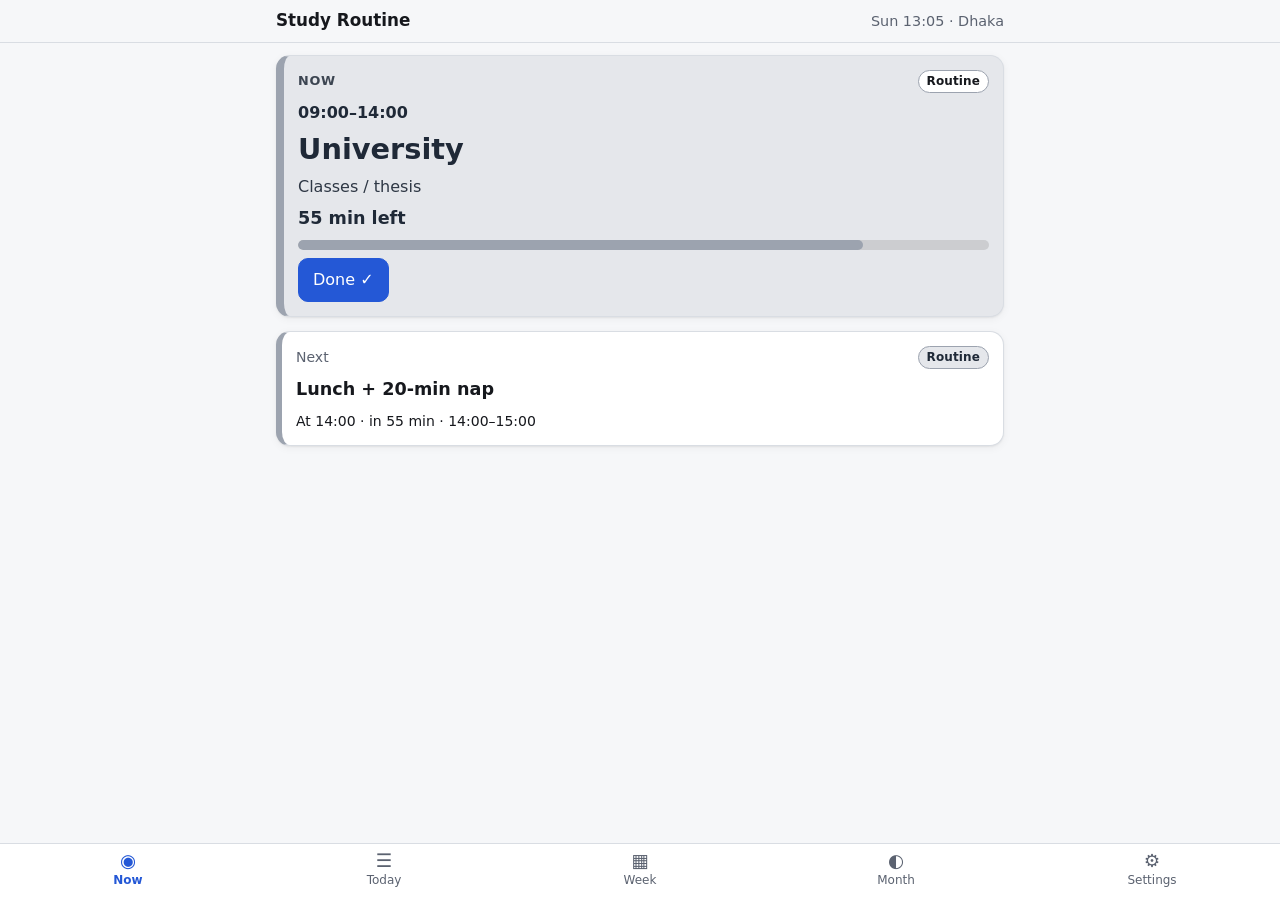
==== index.html @ 7dbdc582 "Add app shell, core logic and Now screen Co-Authored-By: Claude Opus 5.5 <noreply@anthropic.com>" ====
<!doctype html>
<html lang="en">
<head>
  <meta charset="utf-8">
  <meta name="viewport" content="width=device-width, initial-scale=1, viewport-fit=cover">
  <title>Study Routine</title>
  <meta name="description" content="My daily study routine: what to do now, today's timeline, weekly timetable and monthly roadmap topics.">
  <meta name="theme-color" content="#f6f7f9" media="(prefers-color-scheme: light)">
  <meta name="theme-color" content="#14161a" media="(prefers-color-scheme: dark)">
  <link rel="manifest" href="manifest.webmanifest">
  <link rel="icon" href="icons/icon.svg" type="image/svg+xml">
  <link rel="apple-touch-icon" href="icons/apple-touch-icon.png">
  <link rel="stylesheet" href="styles.css">
</head>
<body>
  <header class="topbar">
    <div class="topbar-inner">
      <h1 class="brand">Study Routine</h1>
      <div class="clock" id="clock" aria-live="off"></div>
    </div>
  </header>

  <main id="main">
    <section id="screen-now" class="screen" aria-label="Now"></section>
    <section id="screen-today" class="screen" aria-label="Today" hidden></section>
    <section id="screen-week" class="screen" aria-label="Week" hidden></section>
    <section id="screen-month" class="screen" aria-label="This month" hidden></section>
    <section id="screen-settings" class="screen" aria-label="Settings" hidden></section>
  </main>

  <nav class="tabbar" aria-label="Screens">
    <button type="button" data-screen="now" aria-current="page"><span class="ico" aria-hidden="true">◉</span>Now</button>
    <button type="button" data-screen="today"><span class="ico" aria-hidden="true">☰</span>Today</button>
    <button type="button" data-screen="week"><span class="ico" aria-hidden="true">▦</span>Week</button>
    <button type="button" data-screen="month"><span class="ico" aria-hidden="true">◐</span>Month</button>
    <button type="button" data-screen="settings"><span class="ico" aria-hidden="true">⚙</span>Settings</button>
  </nav>

  <dialog id="editor" aria-labelledby="editor-title">
    <form id="editor-form" method="dialog" novalidate>
      <h2 id="editor-title">Edit block</h2>
      <p class="muted small" id="editor-note"></p>
      <div class="row2">
        <label>Start<input type="time" name="start" required></label>
        <label>End<input type="time" name="end" required></label>
      </div>
      <fieldset class="days">
        <legend>Weekdays</legend>
        <div class="daypicks" id="editor-days"></div>
      </fieldset>
      <label>Lane<select name="lane" id="editor-lane"></select></label>
      <label>Title<input type="text" name="title" required maxlength="120"></label>
      <label>Details<textarea name="details" rows="3" maxlength="500"></textarea></label>
      <label class="check"><input type="checkbox" name="optional"> Optional (doesn't count toward the streak)</label>
      <div class="msg error" id="editor-errors" role="alert"></div>
      <div class="msg warn" id="editor-warn" aria-live="polite"></div>
      <div class="dup" id="editor-dup" hidden>
        <p class="small">Copy this block to:</p>
        <div class="daypicks" id="editor-dup-days"></div>
        <button type="button" class="btn" id="editor-dup-go">Create copy</button>
      </div>
      <div class="actions">
        <button type="submit" class="btn primary" value="save" id="editor-save">Save</button>
        <button type="button" class="btn" id="editor-dup-toggle">Duplicate to other days</button>
        <button type="button" class="btn danger" id="editor-delete">Delete</button>
        <button type="button" class="btn ghost" id="editor-cancel">Cancel</button>
      </div>
    </form>
  </dialog>

  <div class="toast" id="toast" role="status" aria-live="polite"></div>

  <script src="data.js"></script>
  <script src="logic.js"></script>
  <script src="app.js"></script>
</body>
</html>
---- styles.css ----
/* Study Routine — styles. Mobile-first; light/dark follows the system setting. */

:root {
  color-scheme: light dark;
  --bg: #f6f7f9;
  --surface: #ffffff;
  --surface-2: #eef0f3;
  --text: #16181d;
  --muted: #5b6270;
  --border: #d9dde3;
  --accent: #2458d6;
  --accent-text: #ffffff;
  --danger: #b42318;
  --warn-bg: #fff4d6;
  --warn-text: #6b4b00;
  --error-bg: #fde8e7;
  --error-text: #8a1c14;
  --now-ring: #2458d6;
  --heat-0: #e6e8ec;
  --heat-1: #c7dcf7;
  --heat-2: #8fb8ef;
  --heat-3: #4f8fe3;
  --heat-4: #1f5fc4;
  --shadow: 0 1px 2px rgba(0,0,0,.06), 0 2px 8px rgba(0,0,0,.05);

  /* Lanes: background / text / strong edge */
  --ai-bg: #dbeafe; --ai-fg: #1e3a8a; --ai-edge: #3b82f6;
  --cs-bg: #dcfce7; --cs-fg: #14532d; --cs-edge: #22c55e;
  --project-bg: #ffedd5; --project-fg: #7c2d12; --project-edge: #f97316;
  --dsa-bg: #ede9fe; --dsa-fg: #4c1d95; --dsa-edge: #8b5cf6;
  --research-bg: #fce7f3; --research-fg: #831843; --research-edge: #ec4899;
  --kaggle-bg: #ccfbf1; --kaggle-fg: #134e4a; --kaggle-edge: #14b8a6;
  --sd-bg: #e0e7ff; --sd-fg: #312e81; --sd-edge: #6366f1;
  --ielts-bg: #fef9c3; --ielts-fg: #713f12; --ielts-edge: #eab308;
  --routine-bg: #e5e7eb; --routine-fg: #1f2937; --routine-edge: #9ca3af;
}

@media (prefers-color-scheme: dark) {
  :root {
    --bg: #14161a;
    --surface: #1c1f24;
    --surface-2: #252930;
    --text: #e9ebef;
    --muted: #a3aab6;
    --border: #343942;
    --accent: #7aa7ff;
    --accent-text: #0b1530;
    --danger: #ff8a80;
    --warn-bg: #3d3212;
    --warn-text: #ffe29a;
    --error-bg: #43201d;
    --error-text: #ffc2bc;
    --now-ring: #7aa7ff;
    --heat-0: #262a31;
    --heat-1: #1e3a64;
    --heat-2: #28549a;
    --heat-3: #3a74cf;
    --heat-4: #6ea0ff;
    --shadow: 0 1px 2px rgba(0,0,0,.4);

    --ai-bg: #1e3350; --ai-fg: #d3e5ff;
    --cs-bg: #1d3a2a; --cs-fg: #cbf3d8;
    --project-bg: #45301c; --project-fg: #ffdcb8;
    --dsa-bg: #33284f; --dsa-fg: #e4dbff;
    --research-bg: #472437; --research-fg: #ffd5e9;
    --kaggle-bg: #173d3a; --kaggle-fg: #c4f5ed;
    --sd-bg: #282d55; --sd-fg: #dbe0ff;
    --ielts-bg: #423a14; --ielts-fg: #fbf0b3;
    --routine-bg: #2c3036; --routine-fg: #dde1e6;
  }
}

* { box-sizing: border-box; }
html { -webkit-text-size-adjust: 100%; }
body {
  margin: 0;
  background: var(--bg);
  color: var(--text);
  font: 16px/1.45 system-ui, -apple-system, "Segoe UI", Roboto, "Noto Sans", sans-serif;
  padding-bottom: calc(68px + env(safe-area-inset-bottom));
}
[hidden] { display: none !important; }
h1, h2, h3 { line-height: 1.2; margin: 0; }
h2 { font-size: 1.15rem; }
h3 { font-size: 1rem; }
p { margin: 0; }
button, input, select, textarea { font: inherit; color: inherit; }
.muted { color: var(--muted); }
.small { font-size: .875rem; }
.tiny { font-size: .78rem; }

/* ---------- top bar & tab bar */
.topbar {
  position: sticky; top: 0; z-index: 5;
  background: var(--bg);
  border-bottom: 1px solid var(--border);
}
.topbar-inner, main { max-width: 760px; margin: 0 auto; }
.topbar-inner { display: flex; align-items: baseline; justify-content: space-between; gap: 12px; padding: 10px 16px; }
.brand { font-size: 1.05rem; }
.clock { font-variant-numeric: tabular-nums; color: var(--muted); font-size: .9rem; text-align: right; }

main { padding: 12px 16px 24px; }
.screen > * + * { margin-top: 14px; }

.tabbar {
  position: fixed; left: 0; right: 0; bottom: 0; z-index: 10;
  display: grid; grid-template-columns: repeat(5, 1fr);
  background: var(--surface);
  border-top: 1px solid var(--border);
  padding-bottom: env(safe-area-inset-bottom);
}
.tabbar button {
  background: none; border: 0; padding: 8px 2px 10px;
  display: flex; flex-direction: column; align-items: center; gap: 2px;
  font-size: .75rem; color: var(--muted); cursor: pointer; min-height: 56px;
}
.tabbar .ico { font-size: 1.15rem; line-height: 1; }
.tabbar button[aria-current="page"] { color: var(--accent); font-weight: 600; }

/* ---------- cards & buttons */
.card {
  background: var(--surface);
  border: 1px solid var(--border);
  border-radius: 14px;
  padding: 14px;
  box-shadow: var(--shadow);
}
.card > * + * { margin-top: 8px; }
.card-head { display: flex; justify-content: space-between; align-items: center; gap: 8px; flex-wrap: wrap; }

.btn {
  display: inline-flex; align-items: center; justify-content: center; gap: 6px;
  min-height: 44px; padding: 8px 14px;
  border-radius: 10px; border: 1px solid var(--border);
  background: var(--surface-2); cursor: pointer; font-weight: 500;
  text-decoration: none;
}
.btn.primary { background: var(--accent); color: var(--accent-text); border-color: var(--accent); }
.btn.danger { color: var(--danger); }
.btn.ghost { background: transparent; }
.btn.small { min-height: 36px; padding: 4px 10px; font-size: .875rem; }
.btn:focus-visible, .tabbar button:focus-visible, input:focus-visible, select:focus-visible, textarea:focus-visible, .tl-item:focus-visible, .wk-block:focus-visible {
  outline: 3px solid var(--accent); outline-offset: 2px;
}
.btn-row { display: flex; flex-wrap: wrap; gap: 8px; }

/* ---------- lanes */
.lane-chip {
  display: inline-block; padding: 2px 8px; border-radius: 999px;
  font-size: .75rem; font-weight: 600; letter-spacing: .01em;
  background: var(--lane-bg); color: var(--lane-fg);
  border: 1px solid var(--lane-edge);
  white-space: nowrap;
}
.lane-ai { --lane-bg: var(--ai-bg); --lane-fg: var(--ai-fg); --lane-edge: var(--ai-edge); }
.lane-cs { --lane-bg: var(--cs-bg); --lane-fg: var(--cs-fg); --lane-edge: var(--cs-edge); }
.lane-project { --lane-bg: var(--project-bg); --lane-fg: var(--project-fg); --lane-edge: var(--project-edge); }
.lane-dsa { --lane-bg: var(--dsa-bg); --lane-fg: var(--dsa-fg); --lane-edge: var(--dsa-edge); }
.lane-research { --lane-bg: var(--research-bg); --lane-fg: var(--research-fg); --lane-edge: var(--research-edge); }
.lane-kaggle { --lane-bg: var(--kaggle-bg); --lane-fg: var(--kaggle-fg); --lane-edge: var(--kaggle-edge); }
.lane-sd { --lane-bg: var(--sd-bg); --lane-fg: var(--sd-fg); --lane-edge: var(--sd-edge); }
.lane-ielts { --lane-bg: var(--ielts-bg); --lane-fg: var(--ielts-fg); --lane-edge: var(--ielts-edge); }
.lane-routine { --lane-bg: var(--routine-bg); --lane-fg: var(--routine-fg); --lane-edge: var(--routine-edge); }

/* ---------- Now */
.now-card { border-left: 8px solid var(--lane-edge); background: var(--lane-bg); color: var(--lane-fg); }
.now-card .label { font-size: .8rem; text-transform: uppercase; letter-spacing: .06em; font-weight: 700; opacity: .85; }
.now-card .title { font-size: 1.5rem; font-weight: 700; line-height: 1.2; }
.now-card .time { font-variant-numeric: tabular-nums; font-weight: 600; }
.now-card .details { opacity: .92; }
.now-card .topic { font-size: .9rem; border-top: 1px dashed currentColor; padding-top: 8px; opacity: .92; }
.now-card .lane-chip { background: var(--surface); color: var(--text); }
.remaining { font-size: 1.1rem; font-weight: 700; font-variant-numeric: tabular-nums; }
.progress { height: 10px; border-radius: 999px; background: rgba(127,127,127,.25); overflow: hidden; }
.progress > span { display: block; height: 100%; background: var(--lane-edge); border-radius: 999px; }
.next-card { border-left: 6px solid var(--lane-edge); }
.next-card .title { font-weight: 650; font-size: 1.1rem; }
.sleep-card { background: var(--surface-2); }
.sleep-card .title { font-size: 1.4rem; font-weight: 700; }
.done-btn[aria-pressed="true"] { background: var(--surface); color: var(--text); border-color: var(--lane-edge); }

/* ---------- Today timeline */
.seg { display: flex; flex-wrap: wrap; gap: 4px; padding: 4px; background: var(--surface-2); border-radius: 12px; }
.seg button { flex: 1 1 auto; min-height: 40px; border: 0; background: transparent; border-radius: 9px; padding: 6px 10px; cursor: pointer; font-size: .875rem; }
.seg button[aria-pressed="true"] { background: var(--surface); box-shadow: var(--shadow); font-weight: 600; }

.timeline { list-style: none; margin: 0; padding: 0; display: grid; gap: 8px; }
.tl-row { display: flex; align-items: stretch; gap: 8px; }
.tl-check { display: flex; align-items: center; justify-content: center; width: 44px; flex: 0 0 44px; }
.tl-check input { width: 24px; height: 24px; accent-color: var(--accent); cursor: pointer; }
.tl-item {
  flex: 1; min-width: 0; text-align: left; cursor: pointer;
  background: var(--lane-bg); color: var(--lane-fg);
  border: 1px solid transparent; border-left: 6px solid var(--lane-edge);
  border-radius: 10px; padding: 8px 10px;
  display: grid; gap: 2px;
}
.tl-item .top { display: flex; gap: 8px; align-items: center; justify-content: space-between; flex-wrap: wrap; }
.tl-item .time { font-variant-numeric: tabular-nums; font-weight: 600; font-size: .9rem; }
.tl-item .t { font-weight: 600; }
.tl-item .d { font-size: .85rem; opacity: .9; }
.tl-item .lane-chip { background: var(--surface); color: var(--text); }
.tl-row.current .tl-item { border-color: var(--now-ring); box-shadow: 0 0 0 2px var(--now-ring); }
.tl-row.done .tl-item .t { text-decoration: line-through; opacity: .75; }
.tl-row.past:not(.done) .tl-item { opacity: .8; }
.now-tag { font-size: .7rem; font-weight: 700; background: var(--now-ring); color: var(--accent-text); padding: 1px 6px; border-radius: 6px; }

.stats { display: grid; grid-template-columns: repeat(3, 1fr); gap: 8px; text-align: center; }
.stat .n { font-size: 1.5rem; font-weight: 700; font-variant-numeric: tabular-nums; }
.stat .l { font-size: .75rem; color: var(--muted); }

.badges { display: flex; flex-wrap: wrap; gap: 6px; }
.badge {
  display: inline-flex; align-items: center; gap: 4px;
  padding: 4px 10px; border-radius: 999px; font-size: .85rem;
  border: 1px solid var(--border); background: var(--surface-2); color: var(--muted);
}
.badge.ok { background: var(--cs-bg); color: var(--cs-fg); border-color: var(--cs-edge); font-weight: 600; }

.heatmap { display: grid; grid-template-rows: repeat(7, 1fr); grid-auto-flow: column; grid-auto-columns: 1fr; gap: 3px; max-width: 420px; }
.heatmap .cell { aspect-ratio: 1; border-radius: 3px; background: var(--heat-0); }
.heatmap .cell.l1 { background: var(--heat-1); }
.heatmap .cell.l2 { background: var(--heat-2); }
.heatmap .cell.l3 { background: var(--heat-3); }
.heatmap .cell.l4 { background: var(--heat-4); }
.heatmap .cell.future { background: transparent; border: 1px dashed var(--border); }
.heatmap .cell.today { outline: 2px solid var(--text); outline-offset: -1px; }
.legend { display: flex; align-items: center; gap: 4px; }
.legend .cell { width: 12px; height: 12px; border-radius: 3px; display: inline-block; }

.checklist { list-style: none; padding: 0; margin: 0; display: grid; gap: 6px; }
.checklist label { display: flex; gap: 10px; align-items: flex-start; cursor: pointer; padding: 6px 0; }
.checklist input { width: 22px; height: 22px; flex: 0 0 22px; margin-top: 1px; accent-color: var(--accent); }
.checklist .col { font-weight: 700; font-size: .8rem; min-width: 64px; color: var(--muted); padding-top: 2px; }
.checklist .done-text { text-decoration: line-through; opacity: .7; }

/* ---------- Week grid */
.week-wrap { overflow-x: auto; -webkit-overflow-scrolling: touch; border: 1px solid var(--border); border-radius: 12px; background: var(--surface); }
.week { display: grid; grid-template-columns: 44px repeat(7, minmax(86px, 1fr)); min-width: 650px; }
.wk-head { position: sticky; top: 0; background: var(--surface); z-index: 2; text-align: center; font-weight: 700; font-size: .85rem; padding: 6px 0; border-bottom: 1px solid var(--border); }
.wk-head.today { color: var(--accent); }
.wk-axis, .wk-col { position: relative; }
.wk-col { border-left: 1px solid var(--border); }
.wk-col.today { background: color-mix(in srgb, var(--accent) 6%, transparent); }
.wk-hour { position: absolute; left: 0; right: 0; border-top: 1px dashed var(--border); }
.wk-axis .lbl { position: absolute; right: 4px; font-size: .7rem; color: var(--muted); transform: translateY(-50%); font-variant-numeric: tabular-nums; }
.wk-block {
  position: absolute; left: 2px; right: 2px; overflow: hidden;
  background: var(--lane-bg); color: var(--lane-fg);
  border: 1px solid var(--lane-edge); border-left-width: 4px;
  border-radius: 6px; padding: 2px 4px; font-size: .7rem; line-height: 1.2;
  text-align: left; cursor: pointer;
}
.wk-block .wt { font-weight: 700; display: block; }
.wk-block .wl { display: block; opacity: .9; }
.wk-block.optional { border-style: dashed; }
.wk-now { position: absolute; left: 0; right: 0; border-top: 2px solid var(--danger); z-index: 1; pointer-events: none; }

.legend-lanes { display: flex; flex-wrap: wrap; gap: 6px; }

/* ---------- Month */
.month-nav { display: flex; align-items: center; justify-content: space-between; gap: 8px; }
.topic-list { display: grid; gap: 8px; }
.topic { border-left: 6px solid var(--lane-edge); background: var(--lane-bg); color: var(--lane-fg); border-radius: 10px; padding: 8px 10px; }
.topic .lane-chip { background: var(--surface); color: var(--text); }
.topic p { margin-top: 4px; }
.lc-target { font-size: 1.6rem; font-weight: 800; font-variant-numeric: tabular-nums; }

/* ---------- forms / settings */
label { display: grid; gap: 4px; font-size: .9rem; font-weight: 500; }
input[type="text"], input[type="time"], input[type="date"], select, textarea {
  width: 100%; min-height: 44px; padding: 8px 10px;
  border: 1px solid var(--border); border-radius: 10px; background: var(--surface); color: var(--text);
}
textarea { resize: vertical; }
label.check { display: flex; align-items: center; gap: 8px; font-weight: 400; }
label.check input { width: 20px; height: 20px; accent-color: var(--accent); }
.row2 { display: grid; grid-template-columns: 1fr 1fr; gap: 8px; }
fieldset { border: 1px solid var(--border); border-radius: 10px; padding: 8px 10px; margin: 0; }
legend { font-size: .9rem; font-weight: 500; padding: 0 4px; }
.daypicks { display: flex; flex-wrap: wrap; gap: 6px; }
.daypicks label { display: inline-flex; align-items: center; gap: 4px; font-weight: 500; padding: 6px 8px; border: 1px solid var(--border); border-radius: 8px; cursor: pointer; }
.daypicks input { width: 18px; height: 18px; accent-color: var(--accent); }
.class-grid { display: grid; grid-template-columns: auto 1fr 1fr; gap: 6px 8px; align-items: center; }
.class-grid label.check { font-weight: 600; }

.msg { font-size: .875rem; border-radius: 8px; }
.msg:empty { display: none; }
.msg.error { background: var(--error-bg); color: var(--error-text); padding: 8px 10px; }
.msg.warn { background: var(--warn-bg); color: var(--warn-text); padding: 8px 10px; }

/* ---------- dialog */
dialog {
  width: min(560px, calc(100vw - 24px));
  max-height: calc(100dvh - 24px);
  border: 1px solid var(--border); border-radius: 16px;
  background: var(--surface); color: var(--text);
  padding: 16px;
}
dialog::backdrop { background: rgba(0,0,0,.45); }
#editor-form { display: grid; gap: 10px; }
.actions { display: flex; flex-wrap: wrap; gap: 8px; }
.dup { display: grid; gap: 8px; padding: 10px; background: var(--surface-2); border-radius: 10px; }

/* ---------- toast */
.toast {
  position: fixed; left: 50%; bottom: calc(80px + env(safe-area-inset-bottom)); transform: translateX(-50%);
  background: var(--text); color: var(--bg); padding: 10px 16px; border-radius: 10px;
  font-size: .9rem; max-width: calc(100vw - 32px); z-index: 50;
  opacity: 0; pointer-events: none; transition: opacity .2s;
}
.toast.show { opacity: 1; }

@media (min-width: 700px) {
  .now-card .title { font-size: 1.8rem; }
}
@media (prefers-reduced-motion: reduce) {
  * { transition: none !important; }
}
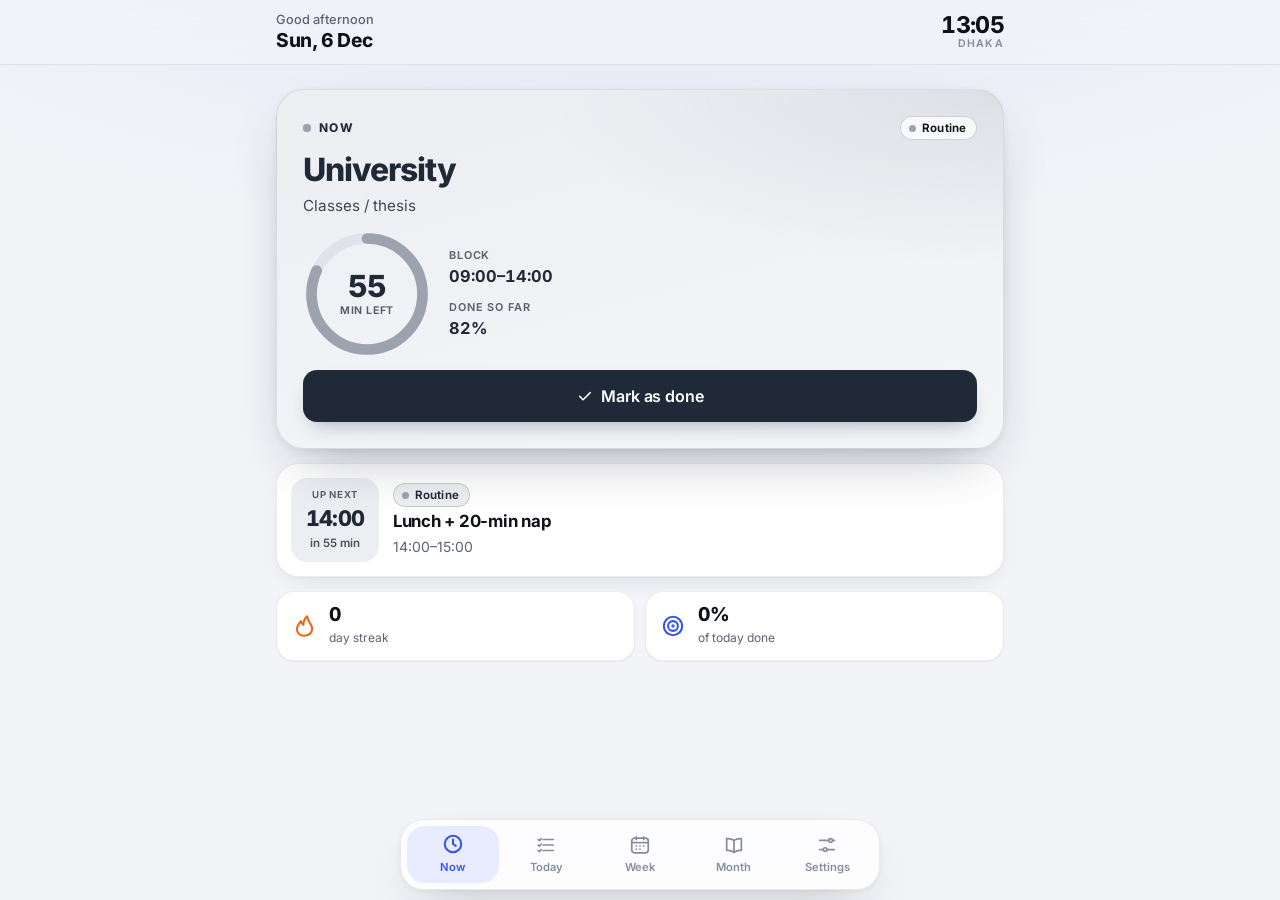
==== commit d5db83cd: "Premium UI polish: Inter font, SVG icons, countdown ring, vertical timeline, floating tab bar, botto" ====
--- a/index.html
+++ b/index.html
@@ -5,18 +5,49 @@
   <meta name="viewport" content="width=device-width, initial-scale=1, viewport-fit=cover">
   <title>Study Routine</title>
   <meta name="description" content="My daily study routine: what to do now, today's timeline, weekly timetable and monthly roadmap topics.">
-  <meta name="theme-color" content="#f6f7f9" media="(prefers-color-scheme: light)">
-  <meta name="theme-color" content="#14161a" media="(prefers-color-scheme: dark)">
+  <meta name="theme-color" content="#f3f4f8" media="(prefers-color-scheme: light)">
+  <meta name="theme-color" content="#0b0d12" media="(prefers-color-scheme: dark)">
   <link rel="manifest" href="manifest.webmanifest">
   <link rel="icon" href="icons/icon.svg" type="image/svg+xml">
   <link rel="apple-touch-icon" href="icons/apple-touch-icon.png">
+  <link rel="preload" href="fonts/inter-latin.woff2" as="font" type="font/woff2" crossorigin>
   <link rel="stylesheet" href="styles.css">
 </head>
 <body>
+  <svg width="0" height="0" style="position:absolute" aria-hidden="true">
+    <defs>
+      <symbol id="i-now" viewBox="0 0 24 24"><circle cx="12" cy="12" r="9"/><path d="M12 7v5l3 2"/></symbol>
+      <symbol id="i-today" viewBox="0 0 24 24"><path d="M9 6h11M9 12h11M9 18h11"/><path d="M3.5 6l1.2 1.2L7 5M3.5 12l1.2 1.2L7 11M3.5 18l1.2 1.2L7 17"/></symbol>
+      <symbol id="i-week" viewBox="0 0 24 24"><rect x="3" y="4.5" width="18" height="16" rx="3"/><path d="M3 9.5h18M8 3v3M16 3v3M8 13h.01M12 13h.01M16 13h.01M8 16.5h.01M12 16.5h.01"/></symbol>
+      <symbol id="i-month" viewBox="0 0 24 24"><path d="M12 7c-2-1.6-4.6-2.2-8-2v13c3.4-.2 6 .4 8 2 2-1.6 4.6-2.2 8-2V5c-3.4-.2-6 .4-8 2z"/><path d="M12 7v13"/></symbol>
+      <symbol id="i-settings" viewBox="0 0 24 24"><path d="M4 7h10M18 7h2M4 17h4M12 17h8"/><circle cx="16" cy="7" r="2"/><circle cx="10" cy="17" r="2"/></symbol>
+      <symbol id="i-flame" viewBox="0 0 24 24"><path d="M12 21c-3.9 0-6.5-2.6-6.5-6.2 0-3.2 2.2-5.3 3.6-7.3.4 1.7 1.2 2.8 2.4 3.4-.1-2.9 1-5.6 3.4-7.9.3 3 1.6 4.8 2.8 6.6 1 1.4 1.8 2.9 1.8 5.1 0 3.7-3.1 6.3-7.5 6.3z"/></symbol>
+      <symbol id="i-trophy" viewBox="0 0 24 24"><path d="M8 4h8v5a4 4 0 0 1-8 0V4zM8 6H5a3 3 0 0 0 3 4M16 6h3a3 3 0 0 1-3 4M12 13v4M8.5 20h7M10 17h4"/></symbol>
+      <symbol id="i-moon" viewBox="0 0 24 24"><path d="M20 14.5A8 8 0 1 1 9.5 4a6.5 6.5 0 0 0 10.5 10.5z"/></symbol>
+      <symbol id="i-cup" viewBox="0 0 24 24"><path d="M4 9h13v5a5 5 0 0 1-5 5H9a5 5 0 0 1-5-5V9zM17 10h1.5a2.5 2.5 0 0 1 0 5H17M8 3.5v2.5M12 3.5v2.5"/></symbol>
+      <symbol id="i-check" viewBox="0 0 24 24"><path d="M5 12.5l4.5 4.5L19 7.5"/></symbol>
+      <symbol id="i-plus" viewBox="0 0 24 24"><path d="M12 5v14M5 12h14"/></symbol>
+      <symbol id="i-arrow" viewBox="0 0 24 24"><path d="M5 12h14M13 6l6 6-6 6"/></symbol>
+      <symbol id="i-left" viewBox="0 0 24 24"><path d="M15 5l-7 7 7 7"/></symbol>
+      <symbol id="i-right" viewBox="0 0 24 24"><path d="M9 5l7 7-7 7"/></symbol>
+      <symbol id="i-calendar" viewBox="0 0 24 24"><rect x="3" y="4.5" width="18" height="16" rx="3"/><path d="M3 9.5h18M8 3v3M16 3v3M9 15l2 2 4-4"/></symbol>
+      <symbol id="i-data" viewBox="0 0 24 24"><ellipse cx="12" cy="6" rx="7" ry="3"/><path d="M5 6v6c0 1.7 3.1 3 7 3s7-1.3 7-3V6M5 12v6c0 1.7 3.1 3 7 3s7-1.3 7-3v-6"/></symbol>
+      <symbol id="i-school" viewBox="0 0 24 24"><path d="M2.5 9L12 4.5 21.5 9 12 13.5 2.5 9zM6.5 11v5c1.5 1.5 3.4 2.2 5.5 2.2s4-.7 5.5-2.2v-5M21.5 9v5"/></symbol>
+      <symbol id="i-bolt" viewBox="0 0 24 24"><path d="M13 3L5 13.5h6L10 21l8-10.5h-6L13 3z"/></symbol>
+      <symbol id="i-target" viewBox="0 0 24 24"><circle cx="12" cy="12" r="8.5"/><circle cx="12" cy="12" r="4.5"/><circle cx="12" cy="12" r=".6"/></symbol>
+    </defs>
+  </svg>
+
   <header class="topbar">
     <div class="topbar-inner">
-      <h1 class="brand">Study Routine</h1>
-      <div class="clock" id="clock" aria-live="off"></div>
+      <div class="topbar-left">
+        <p class="eyebrow" id="greet">Study Routine</p>
+        <h1 class="brand" id="date-line">Study Routine</h1>
+      </div>
+      <div class="clock" aria-live="off">
+        <span class="clock-time" id="clock-time">--:--</span>
+        <span class="clock-zone">Dhaka</span>
+      </div>
     </div>
   </header>
 
@@ -29,15 +60,18 @@
   </main>
 
   <nav class="tabbar" aria-label="Screens">
-    <button type="button" data-screen="now" aria-current="page"><span class="ico" aria-hidden="true">◉</span>Now</button>
-    <button type="button" data-screen="today"><span class="ico" aria-hidden="true">☰</span>Today</button>
-    <button type="button" data-screen="week"><span class="ico" aria-hidden="true">▦</span>Week</button>
-    <button type="button" data-screen="month"><span class="ico" aria-hidden="true">◐</span>Month</button>
-    <button type="button" data-screen="settings"><span class="ico" aria-hidden="true">⚙</span>Settings</button>
+    <div class="tabbar-inner">
+      <button type="button" data-screen="now"><svg class="ico" aria-hidden="true"><use href="#i-now"/></svg><span>Now</span></button>
+      <button type="button" data-screen="today"><svg class="ico" aria-hidden="true"><use href="#i-today"/></svg><span>Today</span></button>
+      <button type="button" data-screen="week"><svg class="ico" aria-hidden="true"><use href="#i-week"/></svg><span>Week</span></button>
+      <button type="button" data-screen="month"><svg class="ico" aria-hidden="true"><use href="#i-month"/></svg><span>Month</span></button>
+      <button type="button" data-screen="settings"><svg class="ico" aria-hidden="true"><use href="#i-settings"/></svg><span>Settings</span></button>
+    </div>
   </nav>
 
   <dialog id="editor" aria-labelledby="editor-title">
     <form id="editor-form" method="dialog" novalidate>
+      <div class="sheet-grip" aria-hidden="true"></div>
       <h2 id="editor-title">Edit block</h2>
       <p class="muted small" id="editor-note"></p>
       <div class="row2">
--- a/styles.css
+++ b/styles.css
@@ -1,27 +1,50 @@
 /* Study Routine — styles. Mobile-first; light/dark follows the system setting. */
+
+@font-face {
+  font-family: "Inter";
+  font-style: normal;
+  font-weight: 400 800;
+  font-display: swap;
+  src: url("fonts/inter-latin.woff2") format("woff2");
+}
 
 :root {
   color-scheme: light dark;
-  --bg: #f6f7f9;
+  --font: "Inter", system-ui, -apple-system, "Segoe UI", Roboto, "Noto Sans", sans-serif;
+
+  --bg: #f3f4f8;
+  --glow: rgba(64, 96, 255, .10);
   --surface: #ffffff;
-  --surface-2: #eef0f3;
-  --text: #16181d;
-  --muted: #5b6270;
-  --border: #d9dde3;
-  --accent: #2458d6;
+  --surface-2: #f2f4f8;
+  --surface-3: #e7eaf1;
+  --text: #0e1116;
+  --muted: #5b6272;
+  --faint: #868d9c;
+  --border: rgba(15, 23, 42, .08);
+  --border-strong: rgba(15, 23, 42, .18);
+  --accent: #3552f0;
+  --accent-2: #6a4ff5;
   --accent-text: #ffffff;
-  --danger: #b42318;
+  --accent-soft: rgba(53, 82, 240, .10);
+  --danger: #c0271b;
+  --ok: #15803d;
+  --ok-soft: #dcfce7;
+  --flame: #f06414;
+  --trophy: #c98a04;
   --warn-bg: #fff4d6;
   --warn-text: #6b4b00;
   --error-bg: #fde8e7;
   --error-text: #8a1c14;
-  --now-ring: #2458d6;
-  --heat-0: #e6e8ec;
-  --heat-1: #c7dcf7;
-  --heat-2: #8fb8ef;
-  --heat-3: #4f8fe3;
-  --heat-4: #1f5fc4;
-  --shadow: 0 1px 2px rgba(0,0,0,.06), 0 2px 8px rgba(0,0,0,.05);
+  --heat-0: #e7e9ef;
+  --heat-1: #c9d5fb;
+  --heat-2: #93a8f6;
+  --heat-3: #5c78ef;
+  --heat-4: #2f4be0;
+  --shadow-sm: 0 1px 2px rgba(16, 24, 40, .05);
+  --shadow: 0 1px 2px rgba(16, 24, 40, .04), 0 10px 28px -14px rgba(16, 24, 40, .16);
+  --shadow-lg: 0 24px 60px -24px rgba(16, 24, 40, .38), 0 2px 6px rgba(16, 24, 40, .06);
+  --check-accent: url("data:image/svg+xml,%3Csvg xmlns='http://www.w3.org/2000/svg' viewBox='0 0 24 24' fill='none' stroke='white' stroke-width='3.4' stroke-linecap='round' stroke-linejoin='round'%3E%3Cpath d='M5 12.5l4.5 4.5L19 7.5'/%3E%3C/svg%3E");
+  --check-white: url("data:image/svg+xml,%3Csvg xmlns='http://www.w3.org/2000/svg' viewBox='0 0 24 24' fill='none' stroke='white' stroke-width='3.4' stroke-linecap='round' stroke-linejoin='round'%3E%3Cpath d='M5 12.5l4.5 4.5L19 7.5'/%3E%3C/svg%3E");
 
   /* Lanes: background / text / strong edge */
   --ai-bg: #dbeafe; --ai-fg: #1e3a8a; --ai-edge: #3b82f6;
@@ -32,127 +55,200 @@
   --kaggle-bg: #ccfbf1; --kaggle-fg: #134e4a; --kaggle-edge: #14b8a6;
   --sd-bg: #e0e7ff; --sd-fg: #312e81; --sd-edge: #6366f1;
   --ielts-bg: #fef9c3; --ielts-fg: #713f12; --ielts-edge: #eab308;
-  --routine-bg: #e5e7eb; --routine-fg: #1f2937; --routine-edge: #9ca3af;
+  --routine-bg: #eceef2; --routine-fg: #1f2937; --routine-edge: #9ca3af;
 }
 
 @media (prefers-color-scheme: dark) {
   :root {
-    --bg: #14161a;
-    --surface: #1c1f24;
-    --surface-2: #252930;
-    --text: #e9ebef;
-    --muted: #a3aab6;
-    --border: #343942;
-    --accent: #7aa7ff;
-    --accent-text: #0b1530;
+    --bg: #0b0d12;
+    --glow: rgba(110, 130, 255, .13);
+    --surface: #14171e;
+    --surface-2: #1b1f28;
+    --surface-3: #252a36;
+    --text: #eef0f5;
+    --muted: #a0a8b8;
+    --faint: #737b8b;
+    --border: rgba(255, 255, 255, .07);
+    --border-strong: rgba(255, 255, 255, .18);
+    --accent: #8fa3ff;
+    --accent-2: #b39dff;
+    --accent-text: #0b1030;
+    --accent-soft: rgba(143, 163, 255, .14);
     --danger: #ff8a80;
+    --ok: #6fdc8c;
+    --ok-soft: rgba(111, 220, 140, .14);
+    --flame: #ff8c4a;
+    --trophy: #f5c451;
     --warn-bg: #3d3212;
     --warn-text: #ffe29a;
     --error-bg: #43201d;
     --error-text: #ffc2bc;
-    --now-ring: #7aa7ff;
-    --heat-0: #262a31;
-    --heat-1: #1e3a64;
-    --heat-2: #28549a;
-    --heat-3: #3a74cf;
-    --heat-4: #6ea0ff;
-    --shadow: 0 1px 2px rgba(0,0,0,.4);
-
-    --ai-bg: #1e3350; --ai-fg: #d3e5ff;
-    --cs-bg: #1d3a2a; --cs-fg: #cbf3d8;
-    --project-bg: #45301c; --project-fg: #ffdcb8;
-    --dsa-bg: #33284f; --dsa-fg: #e4dbff;
-    --research-bg: #472437; --research-fg: #ffd5e9;
-    --kaggle-bg: #173d3a; --kaggle-fg: #c4f5ed;
-    --sd-bg: #282d55; --sd-fg: #dbe0ff;
-    --ielts-bg: #423a14; --ielts-fg: #fbf0b3;
-    --routine-bg: #2c3036; --routine-fg: #dde1e6;
+    --heat-0: #1e222b;
+    --heat-1: #25345f;
+    --heat-2: #34509a;
+    --heat-3: #5474d6;
+    --heat-4: #8fa3ff;
+    --shadow-sm: 0 1px 2px rgba(0, 0, 0, .4);
+    --shadow: 0 1px 2px rgba(0, 0, 0, .35), 0 12px 30px -16px rgba(0, 0, 0, .6);
+    --shadow-lg: 0 24px 60px -20px rgba(0, 0, 0, .75);
+    --check-accent: url("data:image/svg+xml,%3Csvg xmlns='http://www.w3.org/2000/svg' viewBox='0 0 24 24' fill='none' stroke='%230b1030' stroke-width='3.4' stroke-linecap='round' stroke-linejoin='round'%3E%3Cpath d='M5 12.5l4.5 4.5L19 7.5'/%3E%3C/svg%3E");
+
+    --ai-bg: #172a47; --ai-fg: #d3e5ff; --ai-edge: #5b9bff;
+    --cs-bg: #15321f; --cs-fg: #cbf3d8; --cs-edge: #3ed17a;
+    --project-bg: #3b2714; --project-fg: #ffdcb8; --project-edge: #ff8f3f;
+    --dsa-bg: #2a2147; --dsa-fg: #e4dbff; --dsa-edge: #a384ff;
+    --research-bg: #3d1c2f; --research-fg: #ffd5e9; --research-edge: #f06bb0;
+    --kaggle-bg: #10332f; --kaggle-fg: #c4f5ed; --kaggle-edge: #2dd4bf;
+    --sd-bg: #1f244b; --sd-fg: #dbe0ff; --sd-edge: #8189ff;
+    --ielts-bg: #372f0e; --ielts-fg: #fbf0b3; --ielts-edge: #f5c518;
+    --routine-bg: #20242c; --routine-fg: #dde1e6; --routine-edge: #7b8494;
   }
 }
 
+/* ---------- base */
 * { box-sizing: border-box; }
-html { -webkit-text-size-adjust: 100%; }
+html { -webkit-text-size-adjust: 100%; -webkit-tap-highlight-color: transparent; }
 body {
   margin: 0;
-  background: var(--bg);
+  min-height: 100dvh;
+  background:
+    radial-gradient(120% 60% at 50% -10%, var(--glow), transparent 60%),
+    var(--bg);
+  background-attachment: fixed;
   color: var(--text);
-  font: 16px/1.45 system-ui, -apple-system, "Segoe UI", Roboto, "Noto Sans", sans-serif;
-  padding-bottom: calc(68px + env(safe-area-inset-bottom));
+  font: 15.5px/1.5 var(--font);
+  font-feature-settings: "cv11", "ss01";
+  -webkit-font-smoothing: antialiased;
+  padding-bottom: calc(104px + env(safe-area-inset-bottom));
 }
 [hidden] { display: none !important; }
-h1, h2, h3 { line-height: 1.2; margin: 0; }
+h1, h2, h3 { line-height: 1.2; margin: 0; letter-spacing: -.015em; }
 h2 { font-size: 1.15rem; }
-h3 { font-size: 1rem; }
+h3 { font-size: 1rem; font-weight: 650; }
 p { margin: 0; }
 button, input, select, textarea { font: inherit; color: inherit; }
+button { -webkit-tap-highlight-color: transparent; }
 .muted { color: var(--muted); }
 .small { font-size: .875rem; }
 .tiny { font-size: .78rem; }
-
-/* ---------- top bar & tab bar */
+.sr-only { position: absolute; width: 1px; height: 1px; padding: 0; margin: -1px; overflow: hidden; clip: rect(0 0 0 0); white-space: nowrap; border: 0; }
+.eyebrow { font-size: .72rem; font-weight: 650; letter-spacing: .08em; text-transform: uppercase; color: var(--muted); }
+.hint { font-size: .85rem; color: var(--muted); padding: 0 4px; }
+
+.ico {
+  width: 20px; height: 20px; flex: none;
+  fill: none; stroke: currentColor; stroke-width: 1.9; stroke-linecap: round; stroke-linejoin: round;
+}
+.c-flame { color: var(--flame); }
+.c-trophy { color: var(--trophy); }
+.c-accent { color: var(--accent); }
+
+/* ---------- top bar */
 .topbar {
-  position: sticky; top: 0; z-index: 5;
-  background: var(--bg);
+  position: sticky; top: 0; z-index: 20;
+  background: color-mix(in srgb, var(--bg) 78%, transparent);
+  -webkit-backdrop-filter: saturate(1.6) blur(18px);
+  backdrop-filter: saturate(1.6) blur(18px);
   border-bottom: 1px solid var(--border);
+  padding-top: env(safe-area-inset-top);
 }
 .topbar-inner, main { max-width: 760px; margin: 0 auto; }
-.topbar-inner { display: flex; align-items: baseline; justify-content: space-between; gap: 12px; padding: 10px 16px; }
-.brand { font-size: 1.05rem; }
-.clock { font-variant-numeric: tabular-nums; color: var(--muted); font-size: .9rem; text-align: right; }
-
-main { padding: 12px 16px 24px; }
+.topbar-inner { display: flex; align-items: center; justify-content: space-between; gap: 12px; padding: 10px 16px 12px; }
+.topbar-left { min-width: 0; }
+.topbar .eyebrow { text-transform: none; letter-spacing: 0; font-size: .8rem; font-weight: 500; }
+.brand { font-size: 1.2rem; font-weight: 750; letter-spacing: -.02em; white-space: nowrap; overflow: hidden; text-overflow: ellipsis; }
+.clock { display: flex; flex-direction: column; align-items: flex-end; line-height: 1.1; }
+.clock-time { font-size: 1.45rem; font-weight: 750; font-variant-numeric: tabular-nums; letter-spacing: -.03em; }
+.clock-zone { font-size: .66rem; font-weight: 650; letter-spacing: .12em; text-transform: uppercase; color: var(--faint); }
+
+main { padding: 16px 16px 24px; }
 .screen > * + * { margin-top: 14px; }
-
+.screen:not([hidden]) { animation: enter .32s cubic-bezier(.2, .8, .2, 1) both; }
+@keyframes enter { from { transform: translateY(8px); } to { transform: none; } }
+
+.page-head { display: flex; align-items: flex-end; justify-content: space-between; gap: 12px; }
+.page-title { font-size: 1.6rem; font-weight: 780; letter-spacing: -.03em; margin-top: 2px; }
+
+/* ---------- floating tab bar */
 .tabbar {
-  position: fixed; left: 0; right: 0; bottom: 0; z-index: 10;
-  display: grid; grid-template-columns: repeat(5, 1fr);
-  background: var(--surface);
-  border-top: 1px solid var(--border);
-  padding-bottom: env(safe-area-inset-bottom);
+  position: fixed; left: 0; right: 0; z-index: 30;
+  bottom: calc(10px + env(safe-area-inset-bottom));
+  padding: 0 12px;
+  pointer-events: none;
+}
+.tabbar-inner {
+  pointer-events: auto;
+  max-width: 480px; margin: 0 auto;
+  display: grid; grid-template-columns: repeat(5, 1fr); gap: 2px;
+  padding: 6px;
+  background: color-mix(in srgb, var(--surface) 82%, transparent);
+  -webkit-backdrop-filter: saturate(1.8) blur(20px);
+  backdrop-filter: saturate(1.8) blur(20px);
+  border: 1px solid var(--border);
+  border-radius: 24px;
+  box-shadow: var(--shadow-lg);
 }
 .tabbar button {
-  background: none; border: 0; padding: 8px 2px 10px;
-  display: flex; flex-direction: column; align-items: center; gap: 2px;
-  font-size: .75rem; color: var(--muted); cursor: pointer; min-height: 56px;
-}
-.tabbar .ico { font-size: 1.15rem; line-height: 1; }
-.tabbar button[aria-current="page"] { color: var(--accent); font-weight: 600; }
+  background: none; border: 0; border-radius: 18px;
+  padding: 8px 2px 7px; min-height: 54px;
+  display: flex; flex-direction: column; align-items: center; justify-content: center; gap: 3px;
+  font-size: .7rem; font-weight: 600; color: var(--faint); cursor: pointer;
+  transition: color .2s, background-color .2s;
+}
+.tabbar .ico { width: 22px; height: 22px; transition: transform .2s; }
+.tabbar button[aria-current="page"] { color: var(--accent); background: var(--accent-soft); }
+.tabbar button[aria-current="page"] .ico { transform: translateY(-1px); stroke-width: 2.2; }
+.tabbar button:active .ico { transform: scale(.9); }
 
 /* ---------- cards & buttons */
 .card {
   background: var(--surface);
   border: 1px solid var(--border);
-  border-radius: 14px;
-  padding: 14px;
+  border-radius: 22px;
+  padding: 16px;
   box-shadow: var(--shadow);
 }
-.card > * + * { margin-top: 8px; }
+.card > * + * { margin-top: 10px; }
 .card-head { display: flex; justify-content: space-between; align-items: center; gap: 8px; flex-wrap: wrap; }
+.card-title { display: flex; align-items: center; gap: 8px; font-size: 1rem; }
+.card-title .ico { color: var(--accent); width: 19px; height: 19px; }
 
 .btn {
-  display: inline-flex; align-items: center; justify-content: center; gap: 6px;
-  min-height: 44px; padding: 8px 14px;
-  border-radius: 10px; border: 1px solid var(--border);
-  background: var(--surface-2); cursor: pointer; font-weight: 500;
+  display: inline-flex; align-items: center; justify-content: center; gap: 7px;
+  min-height: 46px; padding: 10px 16px;
+  border-radius: 14px; border: 1px solid var(--border);
+  background: var(--surface-2); color: var(--text);
+  cursor: pointer; font-weight: 600; letter-spacing: -.005em;
   text-decoration: none;
-}
-.btn.primary { background: var(--accent); color: var(--accent-text); border-color: var(--accent); }
+  transition: transform .12s, background-color .2s, box-shadow .2s, border-color .2s;
+}
+.btn:active { transform: scale(.97); }
+.btn .ico { width: 18px; height: 18px; }
+.btn.primary {
+  background: linear-gradient(180deg, color-mix(in srgb, var(--accent) 88%, white), var(--accent));
+  color: var(--accent-text); border-color: transparent;
+  box-shadow: 0 1px 0 rgba(255, 255, 255, .25) inset, 0 8px 18px -8px var(--accent);
+}
 .btn.danger { color: var(--danger); }
 .btn.ghost { background: transparent; }
-.btn.small { min-height: 36px; padding: 4px 10px; font-size: .875rem; }
-.btn:focus-visible, .tabbar button:focus-visible, input:focus-visible, select:focus-visible, textarea:focus-visible, .tl-item:focus-visible, .wk-block:focus-visible {
-  outline: 3px solid var(--accent); outline-offset: 2px;
-}
+.btn.small { min-height: 38px; padding: 6px 12px; font-size: .86rem; border-radius: 12px; }
+.icon-btn {
+  width: 44px; height: 44px; border-radius: 14px; flex: none;
+  display: inline-grid; place-items: center; cursor: pointer;
+  background: var(--surface); border: 1px solid var(--border); box-shadow: var(--shadow-sm);
+}
+.icon-btn:active { transform: scale(.95); }
+:focus-visible { outline: 3px solid color-mix(in srgb, var(--accent) 60%, transparent); outline-offset: 2px; }
 .btn-row { display: flex; flex-wrap: wrap; gap: 8px; }
 
+.notice {
+  display: flex; gap: 10px; align-items: center;
+  padding: 10px 14px; border-radius: 16px;
+  background: var(--accent-soft); color: var(--text); font-size: .88rem;
+}
+.notice .ico { color: var(--accent); }
+
 /* ---------- lanes */
-.lane-chip {
-  display: inline-block; padding: 2px 8px; border-radius: 999px;
-  font-size: .75rem; font-weight: 600; letter-spacing: .01em;
-  background: var(--lane-bg); color: var(--lane-fg);
-  border: 1px solid var(--lane-edge);
-  white-space: nowrap;
-}
 .lane-ai { --lane-bg: var(--ai-bg); --lane-fg: var(--ai-fg); --lane-edge: var(--ai-edge); }
 .lane-cs { --lane-bg: var(--cs-bg); --lane-fg: var(--cs-fg); --lane-edge: var(--cs-edge); }
 .lane-project { --lane-bg: var(--project-bg); --lane-fg: var(--project-fg); --lane-edge: var(--project-edge); }
@@ -163,158 +259,337 @@
 .lane-ielts { --lane-bg: var(--ielts-bg); --lane-fg: var(--ielts-fg); --lane-edge: var(--ielts-edge); }
 .lane-routine { --lane-bg: var(--routine-bg); --lane-fg: var(--routine-fg); --lane-edge: var(--routine-edge); }
 
-/* ---------- Now */
-.now-card { border-left: 8px solid var(--lane-edge); background: var(--lane-bg); color: var(--lane-fg); }
-.now-card .label { font-size: .8rem; text-transform: uppercase; letter-spacing: .06em; font-weight: 700; opacity: .85; }
-.now-card .title { font-size: 1.5rem; font-weight: 700; line-height: 1.2; }
-.now-card .time { font-variant-numeric: tabular-nums; font-weight: 600; }
-.now-card .details { opacity: .92; }
-.now-card .topic { font-size: .9rem; border-top: 1px dashed currentColor; padding-top: 8px; opacity: .92; }
-.now-card .lane-chip { background: var(--surface); color: var(--text); }
-.remaining { font-size: 1.1rem; font-weight: 700; font-variant-numeric: tabular-nums; }
-.progress { height: 10px; border-radius: 999px; background: rgba(127,127,127,.25); overflow: hidden; }
-.progress > span { display: block; height: 100%; background: var(--lane-edge); border-radius: 999px; }
-.next-card { border-left: 6px solid var(--lane-edge); }
-.next-card .title { font-weight: 650; font-size: 1.1rem; }
-.sleep-card { background: var(--surface-2); }
-.sleep-card .title { font-size: 1.4rem; font-weight: 700; }
-.done-btn[aria-pressed="true"] { background: var(--surface); color: var(--text); border-color: var(--lane-edge); }
-
-/* ---------- Today timeline */
-.seg { display: flex; flex-wrap: wrap; gap: 4px; padding: 4px; background: var(--surface-2); border-radius: 12px; }
-.seg button { flex: 1 1 auto; min-height: 40px; border: 0; background: transparent; border-radius: 9px; padding: 6px 10px; cursor: pointer; font-size: .875rem; }
-.seg button[aria-pressed="true"] { background: var(--surface); box-shadow: var(--shadow); font-weight: 600; }
-
-.timeline { list-style: none; margin: 0; padding: 0; display: grid; gap: 8px; }
-.tl-row { display: flex; align-items: stretch; gap: 8px; }
-.tl-check { display: flex; align-items: center; justify-content: center; width: 44px; flex: 0 0 44px; }
-.tl-check input { width: 24px; height: 24px; accent-color: var(--accent); cursor: pointer; }
+.lane-chip {
+  display: inline-flex; align-items: center; gap: 6px;
+  padding: 3px 10px 3px 8px; border-radius: 999px;
+  font-size: .72rem; font-weight: 650; letter-spacing: .01em; line-height: 1.4;
+  background: var(--lane-bg); color: var(--lane-fg);
+  border: 1px solid color-mix(in srgb, var(--lane-edge) 45%, transparent);
+  white-space: nowrap;
+}
+.lane-chip::before { content: ""; width: 7px; height: 7px; border-radius: 50%; background: var(--lane-edge); }
+
+/* ---------- Now: hero */
+.hero {
+  position: relative; overflow: hidden;
+  border-radius: 28px; padding: 20px;
+  color: var(--lane-fg);
+  background:
+    radial-gradient(90% 70% at 100% 0%, color-mix(in srgb, var(--lane-edge) 22%, transparent), transparent 70%),
+    linear-gradient(165deg, var(--lane-bg), color-mix(in srgb, var(--lane-bg) 55%, var(--surface)));
+  border: 1px solid color-mix(in srgb, var(--lane-edge) 28%, transparent);
+  box-shadow: var(--shadow-lg);
+}
+.hero > * + * { margin-top: 12px; }
+.hero-head { display: flex; align-items: center; justify-content: space-between; gap: 8px; }
+.hero .lane-chip { background: color-mix(in srgb, var(--surface) 75%, transparent); color: var(--text); }
+.live { display: inline-flex; align-items: center; gap: 8px; font-size: .75rem; font-weight: 750; letter-spacing: .12em; text-transform: uppercase; }
+.live-dot { position: relative; width: 8px; height: 8px; border-radius: 50%; background: var(--lane-edge, var(--accent)); }
+.live-dot::after { content: ""; position: absolute; inset: 0; border-radius: 50%; background: inherit; animation: pulse 2s ease-out infinite; }
+@keyframes pulse { from { transform: scale(1); opacity: .7; } to { transform: scale(3); opacity: 0; } }
+.hero-title { font-size: 1.65rem; font-weight: 780; letter-spacing: -.03em; line-height: 1.15; }
+.hero-details { opacity: .85; font-size: .95rem; margin-top: 6px; }
+.hero-row { display: flex; align-items: center; gap: 18px; }
+
+.ring { position: relative; width: 112px; height: 112px; flex: none; }
+.ring svg { width: 100%; height: 100%; transform: rotate(-90deg); }
+.ring circle { fill: none; stroke-width: 10; }
+.ring-track { stroke: color-mix(in srgb, var(--lane-edge) 18%, transparent); }
+.ring-bar { stroke: var(--lane-edge); stroke-linecap: round; transition: stroke-dashoffset .6s ease; }
+.ring-label { position: absolute; inset: 0; display: grid; place-content: center; text-align: center; line-height: 1; }
+.ring-big { font-size: 1.9rem; font-weight: 800; letter-spacing: -.04em; font-variant-numeric: tabular-nums; }
+.ring-unit { font-size: .66rem; font-weight: 650; letter-spacing: .06em; text-transform: uppercase; opacity: .75; margin-top: 4px; }
+
+.hero-meta { margin: 0; display: grid; gap: 10px; min-width: 0; }
+.hero-meta div { display: grid; gap: 1px; }
+.hero-meta dt { font-size: .68rem; font-weight: 650; letter-spacing: .08em; text-transform: uppercase; opacity: .7; }
+.hero-meta dd { margin: 0; font-weight: 700; font-size: 1.02rem; font-variant-numeric: tabular-nums; }
+
+.hero-topic {
+  display: flex; gap: 10px; align-items: flex-start;
+  padding: 12px 14px; border-radius: 16px;
+  background: color-mix(in srgb, var(--surface) 60%, transparent);
+  border: 1px solid color-mix(in srgb, var(--lane-edge) 18%, transparent);
+  font-size: .9rem; color: var(--text);
+}
+.hero-topic .ico { color: var(--lane-edge); margin-top: 2px; }
+.hero-topic p { margin-top: 2px; }
+/* Light: the lane's dark shade with white text; dark: the lane's bright edge with dark text (both ≥ 4.5:1). */
+.hero-done { width: 100%; min-height: 52px; font-size: 1rem; background: var(--lane-fg); color: #fff; border-color: transparent; box-shadow: 0 10px 22px -10px var(--lane-edge); }
+@media (prefers-color-scheme: dark) { .hero-done { background: var(--lane-edge); color: #0b0d12; } }
+.hero-done[aria-pressed="true"] { background: color-mix(in srgb, var(--surface) 70%, transparent); color: var(--text); border-color: var(--lane-edge); box-shadow: none; }
+.hero.is-done .ring-bar { stroke: var(--ok); }
+
+.hero-night, .hero-free { --lane-edge: #8fa3ff; }
+.hero-night {
+  color: #e9ecff;
+  background:
+    radial-gradient(80% 60% at 85% 0%, rgba(143, 163, 255, .35), transparent 70%),
+    radial-gradient(2px 2px at 20% 30%, rgba(255,255,255,.7), transparent),
+    radial-gradient(1.5px 1.5px at 70% 60%, rgba(255,255,255,.5), transparent),
+    radial-gradient(1.5px 1.5px at 40% 80%, rgba(255,255,255,.45), transparent),
+    linear-gradient(165deg, #1e2554, #0d1030);
+  border-color: rgba(143, 163, 255, .25);
+}
+.hero-night .hero-done { background: rgba(255,255,255,.12); color: #fff; border-color: rgba(255,255,255,.2); box-shadow: none; }
+.hero-night .hero-done[aria-pressed="true"] { background: rgba(143,163,255,.25); color: #fff; }
+.night-tag { font-size: .72rem; font-weight: 650; padding: 3px 10px; border-radius: 999px; background: rgba(255,255,255,.12); }
+.night-icon { width: 56px; height: 56px; border-radius: 18px; display: grid; place-items: center; background: rgba(255,255,255,.1); }
+.night-icon .ico { width: 30px; height: 30px; }
+.hero-free { color: var(--text); background: linear-gradient(165deg, var(--surface), var(--surface-2)); border-color: var(--border); }
+.hero-free .night-icon { background: var(--accent-soft); color: var(--accent); }
+
+/* ---------- Now: up next + mini stats */
+.next {
+  display: flex; gap: 14px; align-items: stretch;
+  background: var(--surface); border: 1px solid var(--border);
+  border-radius: 22px; padding: 14px; box-shadow: var(--shadow);
+}
+.next-when {
+  flex: none; width: 88px; border-radius: 16px; padding: 10px 8px;
+  display: flex; flex-direction: column; align-items: center; justify-content: center; text-align: center;
+  background: var(--lane-bg); color: var(--lane-fg);
+}
+.next-when .eyebrow { color: inherit; opacity: .75; font-size: .6rem; }
+.next-time { font-size: 1.35rem; font-weight: 800; letter-spacing: -.03em; font-variant-numeric: tabular-nums; }
+.next-in { font-size: .72rem; font-weight: 600; opacity: .8; }
+.next-body { min-width: 0; display: grid; gap: 4px; align-content: center; justify-items: start; }
+.next-title { font-size: 1.05rem; font-weight: 700; }
+
+.mini-stats { display: grid; grid-template-columns: 1fr 1fr; gap: 10px; }
+.mini {
+  display: flex; align-items: center; gap: 12px;
+  background: var(--surface); border: 1px solid var(--border); border-radius: 18px;
+  padding: 12px 14px; box-shadow: var(--shadow-sm);
+}
+.mini .ico { width: 26px; height: 26px; }
+.mini strong { display: block; font-size: 1.2rem; font-weight: 780; letter-spacing: -.02em; line-height: 1.1; font-variant-numeric: tabular-nums; }
+.mini span { font-size: .75rem; color: var(--muted); }
+
+/* ---------- Today */
+.seg { display: grid; grid-template-columns: repeat(3, 1fr); gap: 4px; padding: 4px; background: var(--surface-3); border-radius: 16px; }
+.seg button { min-height: 40px; border: 0; background: transparent; border-radius: 12px; padding: 6px 8px; cursor: pointer; font-size: .84rem; font-weight: 600; color: var(--muted); transition: background-color .2s, color .2s; }
+.seg button[aria-pressed="true"] { background: var(--surface); color: var(--text); box-shadow: var(--shadow-sm), 0 0 0 1px var(--border); }
+
+.stats { display: grid; grid-template-columns: repeat(3, 1fr); gap: 8px; }
+.stat { background: var(--surface-2); border-radius: 16px; padding: 12px 8px 10px; text-align: center; display: grid; justify-items: center; gap: 2px; }
+.stat .ico { width: 22px; height: 22px; }
+.stat .n { font-size: 1.55rem; font-weight: 800; letter-spacing: -.03em; font-variant-numeric: tabular-nums; line-height: 1.15; }
+.stat .l { font-size: .72rem; color: var(--muted); font-weight: 550; }
+.goal { display: grid; gap: 6px; }
+.goal-bar { position: relative; height: 10px; border-radius: 999px; background: var(--surface-3); overflow: visible; }
+.goal-bar span { display: block; height: 100%; border-radius: 999px; background: linear-gradient(90deg, var(--accent), var(--accent-2)); transition: width .5s ease; }
+.goal-bar i { position: absolute; top: -3px; bottom: -3px; width: 2px; border-radius: 2px; background: var(--text); opacity: .35; }
+
+.badges { display: flex; flex-wrap: wrap; gap: 6px; margin-top: 6px; }
+.badge {
+  display: inline-flex; align-items: center; gap: 6px;
+  padding: 5px 11px; border-radius: 999px; font-size: .82rem; font-weight: 600;
+  border: 1px solid var(--border); background: var(--surface-2); color: var(--muted);
+}
+.badge .ico { width: 14px; height: 14px; stroke-width: 3; }
+.badge-dot { width: 7px; height: 7px; border-radius: 50%; border: 1.5px solid currentColor; opacity: .6; }
+.badge.ok { background: var(--ok-soft); color: var(--ok); border-color: color-mix(in srgb, var(--ok) 35%, transparent); }
+
+/* timeline */
+.timeline { list-style: none; margin: 0; padding: 0; position: relative; display: grid; gap: 10px; }
+.timeline::before { content: ""; position: absolute; top: 14px; bottom: 14px; left: 57px; width: 2px; border-radius: 2px; background: var(--surface-3); }
+.tl-row { position: relative; display: grid; grid-template-columns: 44px 1fr; gap: 26px; align-items: stretch; }
+.tl-row::before {
+  content: ""; position: absolute; left: 52px; top: 16px; width: 12px; height: 12px; border-radius: 50%;
+  background: var(--surface); border: 2.5px solid var(--lane-edge); z-index: 1;
+}
+.tl-row.done::before { background: var(--lane-edge); }
+.tl-row.current::before { width: 16px; height: 16px; left: 50px; top: 14px; background: var(--lane-edge); box-shadow: 0 0 0 5px color-mix(in srgb, var(--lane-edge) 25%, transparent); }
+.tl-time { display: flex; flex-direction: column; align-items: flex-end; padding-top: 10px; font-variant-numeric: tabular-nums; font-weight: 700; font-size: .86rem; line-height: 1.25; }
+.tl-end { font-weight: 500; color: var(--faint); font-size: .76rem; }
+.tl-card {
+  display: flex; align-items: stretch; min-width: 0;
+  background: var(--surface); border: 1px solid var(--border); border-radius: 18px;
+  box-shadow: var(--shadow-sm); overflow: hidden;
+  transition: transform .15s, box-shadow .2s;
+}
+.tl-row.current .tl-card {
+  background: linear-gradient(165deg, var(--lane-bg), color-mix(in srgb, var(--lane-bg) 50%, var(--surface)));
+  border-color: color-mix(in srgb, var(--lane-edge) 45%, transparent);
+  box-shadow: var(--shadow), 0 0 0 3px color-mix(in srgb, var(--lane-edge) 18%, transparent);
+}
+.tl-row.past:not(.done):not(.current) .tl-card { opacity: .72; }
+.tick { display: flex; align-items: center; justify-content: center; padding: 0 4px 0 12px; cursor: pointer; }
 .tl-item {
   flex: 1; min-width: 0; text-align: left; cursor: pointer;
-  background: var(--lane-bg); color: var(--lane-fg);
-  border: 1px solid transparent; border-left: 6px solid var(--lane-edge);
-  border-radius: 10px; padding: 8px 10px;
-  display: grid; gap: 2px;
-}
-.tl-item .top { display: flex; gap: 8px; align-items: center; justify-content: space-between; flex-wrap: wrap; }
-.tl-item .time { font-variant-numeric: tabular-nums; font-weight: 600; font-size: .9rem; }
-.tl-item .t { font-weight: 600; }
-.tl-item .d { font-size: .85rem; opacity: .9; }
-.tl-item .lane-chip { background: var(--surface); color: var(--text); }
-.tl-row.current .tl-item { border-color: var(--now-ring); box-shadow: 0 0 0 2px var(--now-ring); }
-.tl-row.done .tl-item .t { text-decoration: line-through; opacity: .75; }
-.tl-row.past:not(.done) .tl-item { opacity: .8; }
-.now-tag { font-size: .7rem; font-weight: 700; background: var(--now-ring); color: var(--accent-text); padding: 1px 6px; border-radius: 6px; }
-
-.stats { display: grid; grid-template-columns: repeat(3, 1fr); gap: 8px; text-align: center; }
-.stat .n { font-size: 1.5rem; font-weight: 700; font-variant-numeric: tabular-nums; }
-.stat .l { font-size: .75rem; color: var(--muted); }
-
-.badges { display: flex; flex-wrap: wrap; gap: 6px; }
-.badge {
-  display: inline-flex; align-items: center; gap: 4px;
-  padding: 4px 10px; border-radius: 999px; font-size: .85rem;
-  border: 1px solid var(--border); background: var(--surface-2); color: var(--muted);
-}
-.badge.ok { background: var(--cs-bg); color: var(--cs-fg); border-color: var(--cs-edge); font-weight: 600; }
-
-.heatmap { display: grid; grid-template-rows: repeat(7, 1fr); grid-auto-flow: column; grid-auto-columns: 1fr; gap: 3px; max-width: 420px; }
-.heatmap .cell { aspect-ratio: 1; border-radius: 3px; background: var(--heat-0); }
+  background: none; border: 0; padding: 11px 14px 12px 10px;
+  display: grid; gap: 3px; color: var(--text);
+}
+.tl-row.current .tl-item { color: var(--lane-fg); }
+.tl-top { display: flex; gap: 6px; align-items: center; flex-wrap: wrap; }
+.tl-item .t { font-weight: 650; letter-spacing: -.01em; }
+.tl-item .d { font-size: .83rem; color: var(--muted); }
+.tl-row.current .tl-item .d { color: inherit; opacity: .8; }
+.tl-row.done .tl-item .t { text-decoration: line-through; text-decoration-thickness: 1.5px; color: var(--muted); }
+.now-tag { display: inline-flex; align-items: center; gap: 6px; font-size: .66rem; font-weight: 800; letter-spacing: .1em; text-transform: uppercase; color: var(--lane-fg); padding: 2px 8px 2px 7px; border-radius: 999px; background: color-mix(in srgb, var(--surface) 70%, transparent); }
+.now-tag .live-dot { width: 6px; height: 6px; }
+.opt-tag { font-size: .68rem; font-weight: 600; color: var(--muted); border: 1px dashed var(--border-strong); padding: 1px 7px; border-radius: 999px; }
+
+/* checkboxes */
+input[type="checkbox"] {
+  -webkit-appearance: none; appearance: none; margin: 0; flex: none;
+  width: 22px; height: 22px; border-radius: 7px;
+  border: 2px solid var(--border-strong); background: var(--surface) center / 72% no-repeat;
+  cursor: pointer; transition: background-color .15s, border-color .15s, transform .15s;
+}
+input[type="checkbox"]:checked { background-color: var(--accent); background-image: var(--check-accent); border-color: var(--accent); }
+input[type="checkbox"]:active { transform: scale(.9); }
+.tick input { width: 28px; height: 28px; border-radius: 50%; border-color: color-mix(in srgb, var(--lane-edge) 70%, var(--border-strong)); }
+.tick input:checked { background-color: var(--lane-edge); background-image: var(--check-white); border-color: var(--lane-edge); animation: pop .28s ease; }
+@keyframes pop { 50% { transform: scale(1.15); } }
+
+.checklist { list-style: none; padding: 0; margin: 0; display: grid; }
+.checklist li + li { border-top: 1px solid var(--border); }
+.checklist label { display: flex; gap: 12px; align-items: flex-start; cursor: pointer; padding: 10px 2px; font-weight: 450; font-size: .93rem; }
+.checklist input { margin-top: 1px; }
+.checklist .col { flex: none; min-width: 62px; font-size: .68rem; font-weight: 750; letter-spacing: .06em; text-transform: uppercase; color: var(--accent); padding-top: 4px; }
+.checklist .done-text { text-decoration: line-through; color: var(--muted); }
+
+/* heatmap */
+.heatmap { display: grid; grid-template-rows: repeat(7, 1fr); grid-auto-flow: column; grid-auto-columns: 1fr; gap: 4px; }
+.heatmap .cell { aspect-ratio: 1; border-radius: 5px; background: var(--heat-0); }
 .heatmap .cell.l1 { background: var(--heat-1); }
 .heatmap .cell.l2 { background: var(--heat-2); }
 .heatmap .cell.l3 { background: var(--heat-3); }
 .heatmap .cell.l4 { background: var(--heat-4); }
-.heatmap .cell.future { background: transparent; border: 1px dashed var(--border); }
-.heatmap .cell.today { outline: 2px solid var(--text); outline-offset: -1px; }
+.heatmap .cell.future { background: transparent; border: 1px dashed var(--border-strong); opacity: .5; }
+.heatmap .cell.today { box-shadow: 0 0 0 2px var(--surface), 0 0 0 4px var(--accent); }
 .legend { display: flex; align-items: center; gap: 4px; }
-.legend .cell { width: 12px; height: 12px; border-radius: 3px; display: inline-block; }
-
-.checklist { list-style: none; padding: 0; margin: 0; display: grid; gap: 6px; }
-.checklist label { display: flex; gap: 10px; align-items: flex-start; cursor: pointer; padding: 6px 0; }
-.checklist input { width: 22px; height: 22px; flex: 0 0 22px; margin-top: 1px; accent-color: var(--accent); }
-.checklist .col { font-weight: 700; font-size: .8rem; min-width: 64px; color: var(--muted); padding-top: 2px; }
-.checklist .done-text { text-decoration: line-through; opacity: .7; }
+.legend .cell { width: 11px; height: 11px; border-radius: 3px; display: inline-block; }
 
 /* ---------- Week grid */
-.week-wrap { overflow-x: auto; -webkit-overflow-scrolling: touch; border: 1px solid var(--border); border-radius: 12px; background: var(--surface); }
-.week { display: grid; grid-template-columns: 44px repeat(7, minmax(86px, 1fr)); min-width: 650px; }
-.wk-head { position: sticky; top: 0; background: var(--surface); z-index: 2; text-align: center; font-weight: 700; font-size: .85rem; padding: 6px 0; border-bottom: 1px solid var(--border); }
+.week-wrap { overflow-x: auto; -webkit-overflow-scrolling: touch; border: 1px solid var(--border); border-radius: 22px; background: var(--surface); box-shadow: var(--shadow); scrollbar-width: thin; }
+.week { display: grid; grid-template-columns: 46px repeat(7, minmax(88px, 1fr)); min-width: 660px; }
+.wk-head { position: sticky; top: 0; background: var(--surface); z-index: 2; text-align: center; font-weight: 700; font-size: .8rem; padding: 10px 0 8px; border-bottom: 1px solid var(--border); color: var(--muted); }
 .wk-head.today { color: var(--accent); }
+.wk-head.today::after { content: ""; display: block; width: 18px; height: 3px; border-radius: 3px; background: var(--accent); margin: 4px auto 0; }
 .wk-axis, .wk-col { position: relative; }
 .wk-col { border-left: 1px solid var(--border); }
-.wk-col.today { background: color-mix(in srgb, var(--accent) 6%, transparent); }
+.wk-col.today { background: var(--accent-soft); }
 .wk-hour { position: absolute; left: 0; right: 0; border-top: 1px dashed var(--border); }
-.wk-axis .lbl { position: absolute; right: 4px; font-size: .7rem; color: var(--muted); transform: translateY(-50%); font-variant-numeric: tabular-nums; }
+.wk-axis .lbl { position: absolute; right: 6px; font-size: .66rem; font-weight: 600; color: var(--faint); transform: translateY(-50%); font-variant-numeric: tabular-nums; }
 .wk-block {
-  position: absolute; left: 2px; right: 2px; overflow: hidden;
+  position: absolute; left: 3px; right: 3px; overflow: hidden;
   background: var(--lane-bg); color: var(--lane-fg);
-  border: 1px solid var(--lane-edge); border-left-width: 4px;
-  border-radius: 6px; padding: 2px 4px; font-size: .7rem; line-height: 1.2;
-  text-align: left; cursor: pointer;
-}
+  border: 0; border-left: 3px solid var(--lane-edge);
+  border-radius: 8px; padding: 3px 5px; font-size: .68rem; line-height: 1.2;
+  text-align: left; cursor: pointer; box-shadow: 0 0 0 1px color-mix(in srgb, var(--lane-edge) 25%, transparent) inset;
+  transition: transform .12s;
+}
+.wk-block:active { transform: scale(.97); }
 .wk-block .wt { font-weight: 700; display: block; }
-.wk-block .wl { display: block; opacity: .9; }
-.wk-block.optional { border-style: dashed; }
-.wk-now { position: absolute; left: 0; right: 0; border-top: 2px solid var(--danger); z-index: 1; pointer-events: none; }
-
+.wk-block .wl { display: block; opacity: .8; margin-top: 1px; }
+.wk-block.optional { border-left-style: dashed; opacity: .85; }
+.wk-now { position: absolute; left: 0; right: 0; height: 2px; background: var(--danger); z-index: 1; pointer-events: none; }
+.wk-now::before { content: ""; position: absolute; left: -4px; top: -3px; width: 8px; height: 8px; border-radius: 50%; background: var(--danger); }
 .legend-lanes { display: flex; flex-wrap: wrap; gap: 6px; }
 
 /* ---------- Month */
-.month-nav { display: flex; align-items: center; justify-content: space-between; gap: 8px; }
+.month-nav { display: flex; align-items: center; justify-content: space-between; gap: 10px; }
+.month-title { text-align: center; }
+.lc-card { background: linear-gradient(150deg, color-mix(in srgb, var(--accent) 10%, var(--surface)), var(--surface)); }
+.lc-target {
+  font-size: 3rem; font-weight: 820; letter-spacing: -.05em; line-height: 1; font-variant-numeric: tabular-nums;
+  background: linear-gradient(120deg, var(--accent), var(--accent-2)); -webkit-background-clip: text; background-clip: text; color: transparent;
+}
 .topic-list { display: grid; gap: 8px; }
-.topic { border-left: 6px solid var(--lane-edge); background: var(--lane-bg); color: var(--lane-fg); border-radius: 10px; padding: 8px 10px; }
-.topic .lane-chip { background: var(--surface); color: var(--text); }
-.topic p { margin-top: 4px; }
-.lc-target { font-size: 1.6rem; font-weight: 800; font-variant-numeric: tabular-nums; }
+.topic { border-radius: 16px; padding: 12px 14px; background: var(--lane-bg); color: var(--lane-fg); border: 1px solid color-mix(in srgb, var(--lane-edge) 25%, transparent); }
+.topic .lane-chip { background: color-mix(in srgb, var(--surface) 75%, transparent); color: var(--text); }
+.topic p { margin-top: 6px; font-size: .93rem; font-weight: 500; }
 
 /* ---------- forms / settings */
-label { display: grid; gap: 4px; font-size: .9rem; font-weight: 500; }
+label { display: grid; gap: 6px; font-size: .86rem; font-weight: 600; color: var(--muted); }
 input[type="text"], input[type="time"], input[type="date"], select, textarea {
-  width: 100%; min-height: 44px; padding: 8px 10px;
-  border: 1px solid var(--border); border-radius: 10px; background: var(--surface); color: var(--text);
+  width: 100%; min-height: 46px; padding: 10px 12px;
+  border: 1px solid var(--border); border-radius: 13px;
+  background: var(--surface-2); color: var(--text); font-weight: 500;
+  transition: border-color .2s, box-shadow .2s, background-color .2s;
+}
+input[type="text"]:focus, input[type="time"]:focus, input[type="date"]:focus, select:focus, textarea:focus {
+  outline: none; border-color: var(--accent); background: var(--surface);
+  box-shadow: 0 0 0 4px var(--accent-soft);
 }
 textarea { resize: vertical; }
-label.check { display: flex; align-items: center; gap: 8px; font-weight: 400; }
-label.check input { width: 20px; height: 20px; accent-color: var(--accent); }
-.row2 { display: grid; grid-template-columns: 1fr 1fr; gap: 8px; }
-fieldset { border: 1px solid var(--border); border-radius: 10px; padding: 8px 10px; margin: 0; }
-legend { font-size: .9rem; font-weight: 500; padding: 0 4px; }
+label.check { display: flex; align-items: center; gap: 10px; font-weight: 500; color: var(--text); font-size: .9rem; }
+.row2 { display: grid; grid-template-columns: 1fr 1fr; gap: 10px; }
+fieldset { border: 0; padding: 0; margin: 0; }
+legend { font-size: .86rem; font-weight: 600; color: var(--muted); padding: 0; margin-bottom: 6px; }
 .daypicks { display: flex; flex-wrap: wrap; gap: 6px; }
-.daypicks label { display: inline-flex; align-items: center; gap: 4px; font-weight: 500; padding: 6px 8px; border: 1px solid var(--border); border-radius: 8px; cursor: pointer; }
-.daypicks input { width: 18px; height: 18px; accent-color: var(--accent); }
-.class-grid { display: grid; grid-template-columns: auto 1fr 1fr; gap: 6px 8px; align-items: center; }
-.class-grid label.check { font-weight: 600; }
-
-.msg { font-size: .875rem; border-radius: 8px; }
+.daypicks label {
+  display: inline-flex; align-items: center; gap: 6px; color: var(--text);
+  padding: 7px 11px 7px 8px; border: 1px solid var(--border); border-radius: 12px; cursor: pointer;
+  background: var(--surface-2); font-size: .85rem;
+  transition: background-color .15s, border-color .15s;
+}
+.daypicks label:has(input:checked) { background: var(--accent-soft); border-color: color-mix(in srgb, var(--accent) 45%, transparent); color: var(--accent); }
+.daypicks input { width: 18px; height: 18px; border-radius: 6px; }
+.class-grid { display: grid; grid-template-columns: auto 1fr 1fr; gap: 8px 10px; align-items: center; }
+.class-grid label.check { font-weight: 650; min-width: 64px; }
+
+.msg { font-size: .86rem; border-radius: 12px; }
 .msg:empty { display: none; }
-.msg.error { background: var(--error-bg); color: var(--error-text); padding: 8px 10px; }
-.msg.warn { background: var(--warn-bg); color: var(--warn-text); padding: 8px 10px; }
-
-/* ---------- dialog */
+.msg.error { background: var(--error-bg); color: var(--error-text); padding: 10px 12px; }
+.msg.warn { background: var(--warn-bg); color: var(--warn-text); padding: 10px 12px; }
+
+/* ---------- editor: bottom sheet on phones, centred on wide screens */
 dialog {
-  width: min(560px, calc(100vw - 24px));
-  max-height: calc(100dvh - 24px);
-  border: 1px solid var(--border); border-radius: 16px;
+  width: 100%; max-width: 560px;
+  max-height: 92dvh; overflow: auto;
+  margin: auto auto 0;
+  border: 1px solid var(--border); border-radius: 26px 26px 0 0;
   background: var(--surface); color: var(--text);
-  padding: 16px;
-}
-dialog::backdrop { background: rgba(0,0,0,.45); }
-#editor-form { display: grid; gap: 10px; }
-.actions { display: flex; flex-wrap: wrap; gap: 8px; }
-.dup { display: grid; gap: 8px; padding: 10px; background: var(--surface-2); border-radius: 10px; }
+  padding: 10px 18px calc(18px + env(safe-area-inset-bottom));
+  box-shadow: var(--shadow-lg);
+}
+dialog[open] { animation: sheet .3s cubic-bezier(.2, .8, .2, 1); }
+@keyframes sheet { from { transform: translateY(40px); opacity: 0; } to { transform: none; opacity: 1; } }
+dialog::backdrop { background: rgba(8, 10, 16, .5); -webkit-backdrop-filter: blur(4px); backdrop-filter: blur(4px); }
+.sheet-grip { width: 42px; height: 5px; border-radius: 5px; background: var(--border-strong); margin: 2px auto 6px; }
+#editor-form { display: grid; gap: 14px; }
+#editor-title { font-size: 1.3rem; font-weight: 780; }
+.actions { display: grid; grid-template-columns: 1fr 1fr; gap: 8px; margin-top: 4px; }
+.actions #editor-save { grid-column: 1 / -1; min-height: 52px; font-size: 1rem; }
+.dup { display: grid; gap: 10px; padding: 12px; background: var(--surface-2); border-radius: 16px; }
+@media (min-width: 640px) {
+  dialog { margin: auto; border-radius: 26px; padding: 18px 22px 22px; }
+  .sheet-grip { display: none; }
+}
 
 /* ---------- toast */
 .toast {
-  position: fixed; left: 50%; bottom: calc(80px + env(safe-area-inset-bottom)); transform: translateX(-50%);
-  background: var(--text); color: var(--bg); padding: 10px 16px; border-radius: 10px;
-  font-size: .9rem; max-width: calc(100vw - 32px); z-index: 50;
-  opacity: 0; pointer-events: none; transition: opacity .2s;
-}
-.toast.show { opacity: 1; }
-
+  position: fixed; left: 50%; bottom: calc(96px + env(safe-area-inset-bottom)); z-index: 50;
+  transform: translate(-50%, 12px);
+  background: color-mix(in srgb, var(--text) 92%, transparent); color: var(--bg);
+  -webkit-backdrop-filter: blur(12px); backdrop-filter: blur(12px);
+  padding: 11px 18px; border-radius: 999px; box-shadow: var(--shadow-lg);
+  font-size: .88rem; font-weight: 600; max-width: calc(100vw - 32px);
+  opacity: 0; pointer-events: none; transition: opacity .2s, transform .25s cubic-bezier(.2, .8, .2, 1);
+}
+.toast.show { opacity: 1; transform: translate(-50%, 0); }
+
+/* ---------- larger screens */
 @media (min-width: 700px) {
-  .now-card .title { font-size: 1.8rem; }
+  main { padding-top: 24px; }
+  .hero { padding: 26px; }
+  .hero-title { font-size: 2rem; }
+  .ring { width: 128px; height: 128px; }
+  .topic-list { grid-template-columns: 1fr 1fr; }
+}
+@media (max-width: 370px) {
+  .hero { padding: 18px; }
+  .hero-title { font-size: 1.45rem; }
+  .ring { width: 100px; height: 100px; }
+  .ring-big { font-size: 1.65rem; }
+  .hero-row { gap: 14px; }
+  .next-when { width: 80px; }
 }
 @media (prefers-reduced-motion: reduce) {
-  * { transition: none !important; }
-}
+  *, *::before, *::after { animation: none !important; transition: none !important; }
+}
+.actions #editor-cancel { grid-column: 1 / -1; }
